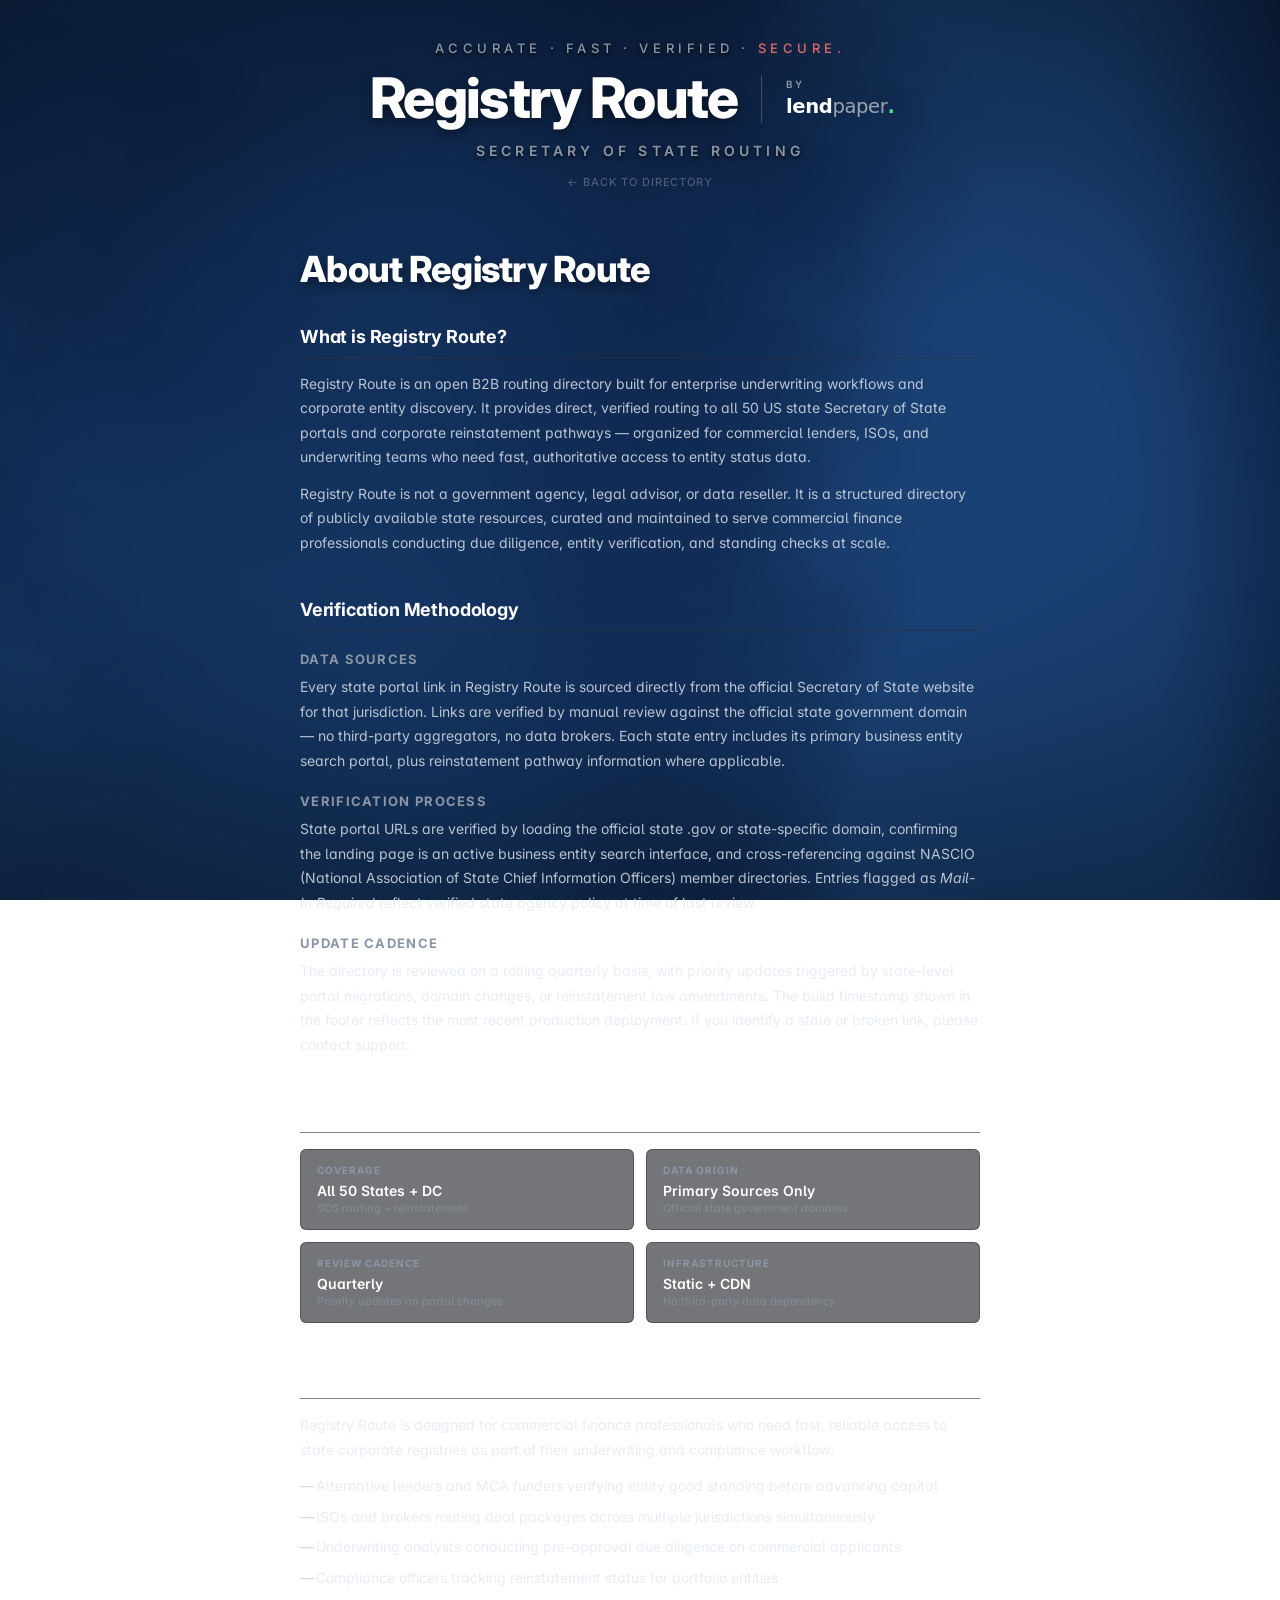
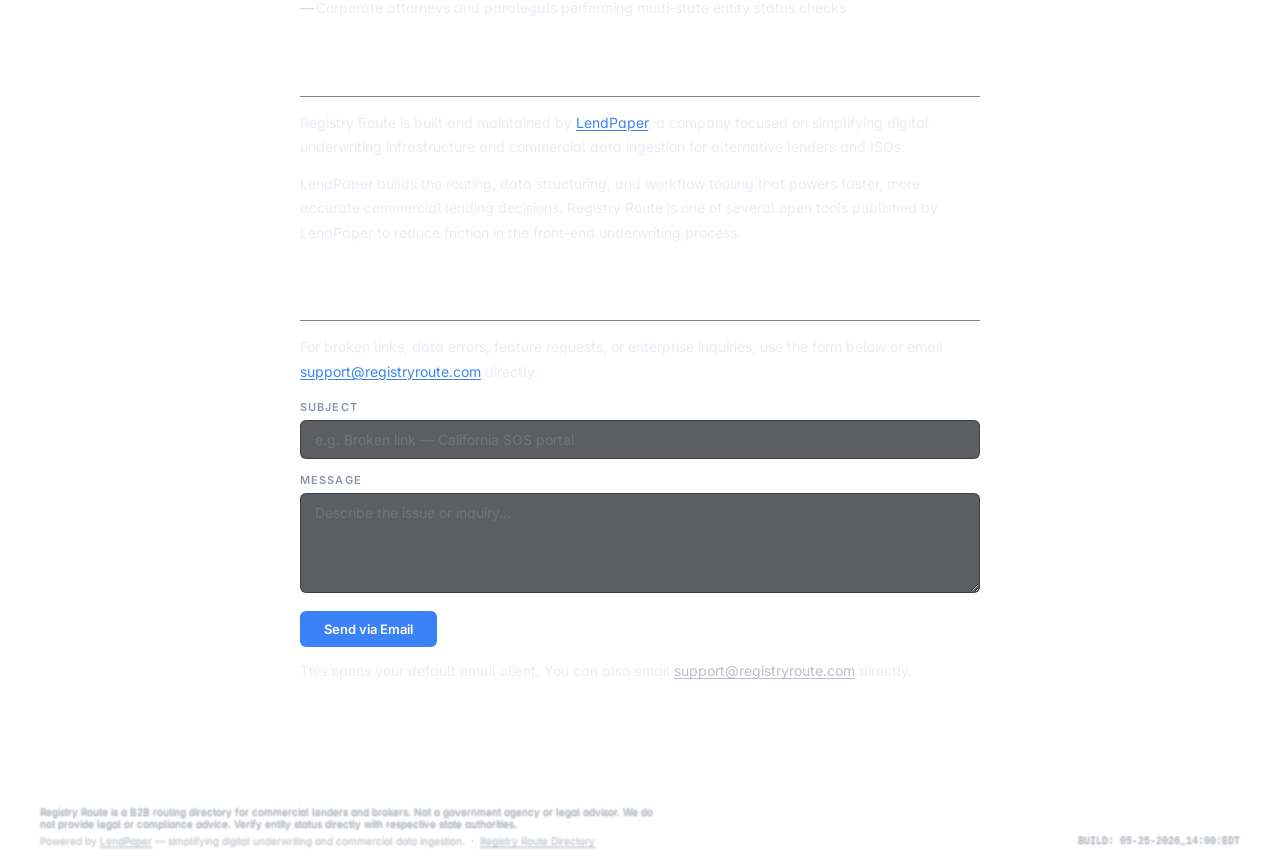
==== about.html @ 07d78824 "feat: UX fixes, /about page, Netlify semantic URL routing UX/SEO fixes (handoff May 25): - Fix 1: pa" ====
<!DOCTYPE html>
<html lang="en">
<head>
<script async src="https://www.googletagmanager.com/gtag/js?id=G-T15G3SS8HL"></script>
<script>
  window.dataLayer = window.dataLayer || [];
  function gtag(){dataLayer.push(arguments);}
  gtag('js', new Date());
  gtag('config', 'G-T15G3SS8HL');
</script>

<meta charset="UTF-8">
<meta name="viewport" content="width=device-width, initial-scale=1.0">

<title>About Registry Route | Open B2B SOS Routing Directory</title>
<meta name="description" content="Registry Route is an open B2B routing directory for enterprise underwriting and corporate discovery — powered by LendPaper. Learn about our methodology, data accuracy, and infrastructure.">
<meta name="keywords" content="about Registry Route, SOS routing directory, Secretary of State data, B2B corporate directory, alternative lending tools, LendPaper">

<meta property="og:type" content="website">
<meta property="og:url" content="https://registryroute.com/about">
<meta property="og:title" content="About Registry Route | Open B2B SOS Routing Directory">
<meta property="og:description" content="An open B2B routing directory for enterprise underwriting and corporate discovery. Accurate. Verified. Powered by LendPaper.">
<meta property="og:image" content="https://registryroute.com/og-image.png">

<meta name="twitter:card" content="summary_large_image">
<meta name="twitter:url" content="https://registryroute.com/about">
<meta name="twitter:title" content="About Registry Route">
<meta name="twitter:description" content="Open B2B routing directory for enterprise underwriting — powered by LendPaper.">
<meta name="twitter:image" content="https://registryroute.com/twitter-card.png">

<script type="application/ld+json">
{
  "@context": "https://schema.org",
  "@type": "AboutPage",
  "url": "https://registryroute.com/about",
  "name": "About Registry Route",
  "description": "Registry Route is an open B2B routing directory for enterprise underwriting, corporate discovery, and Secretary of State routing across all 50 US states.",
  "inLanguage": "en-US",
  "isPartOf": {
    "@type": "WebSite",
    "name": "Registry Route",
    "url": "https://registryroute.com"
  },
  "publisher": {
    "@type": "Organization",
    "name": "LendPaper",
    "url": "https://lendpaper.com",
    "description": "LendPaper builds digital underwriting infrastructure for alternative lenders and ISOs."
  },
  "mainEntity": {
    "@type": "Organization",
    "name": "Registry Route",
    "url": "https://registryroute.com",
    "parentOrganization": {
      "@type": "Organization",
      "name": "LendPaper",
      "url": "https://lendpaper.com"
    },
    "contactPoint": {
      "@type": "ContactPoint",
      "contactType": "technical support",
      "email": "support@registryroute.com"
    }
  }
}
</script>

<link rel="icon" type="image/x-icon" href="favicon.ico?v=20260511_2145">
<link rel="apple-touch-icon" href="favicon-apple-touch.png?v=20260511_2145">
<link rel="canonical" href="https://registryroute.com/about">

<link rel="preconnect" href="https://fonts.googleapis.com">
<link rel="preconnect" href="https://fonts.gstatic.com" crossorigin>
<link href="https://fonts.googleapis.com/css2?family=Inter:wght@400;500;600;700;800&display=swap" rel="stylesheet">

<style>
*,*::before,*::after { box-sizing:border-box; margin:0; padding:0; }
:root {
  --bg: #0f1115;
  --surf: rgba(24, 26, 31, 0.85);
  --highlight: #3b82f6;
  --sos-hover: #f87171;
  --text: #e2e8f0;
  --muted: #8b96a5;
  --border: rgba(46, 51, 61, 0.5);
  font-feature-settings: "cv05", "cv11", "ss01";
}
html {
  background: #020408;
}
html, body {
  min-height: 100%;
  color: var(--text);
  font-family: 'Inter', sans-serif;
  overflow-x: hidden;
  display: flex;
  flex-direction: column;
  background: transparent !important;
}
body {
  overflow-y: auto;
}

#c {
  position: fixed;
  top: 0; left: 0;
  width: 100vw; height: 100vh;
  z-index: -10;
  display: block;
  background: #020408;
}

/* HEADER */
header {
  width: 100%;
  padding: 40px 40px 20px 40px;
  display: flex;
  flex-direction: column;
  align-items: center;
  text-align: center;
  flex-shrink: 0;
  z-index: 10;
}
.brand-block { display: flex; flex-direction: column; align-items: center; }
.brand-title-wrapper {
  display: flex;
  align-items: center;
  justify-content: center;
  gap: 24px;
  margin-bottom: 8px;
}
.brand-divider {
  width: 1px; height: 48px;
  background-color: rgba(255,255,255,0.2);
}
.brand-cobrand {
  display: flex; flex-direction: column;
  align-items: flex-start; justify-content: center;
}
.cobrand-by {
  font-size: 10px; font-weight: 600;
  color: #8b96a5; letter-spacing: 0.15em;
  margin-bottom: 4px; line-height: 1;
}
.lendpaper-logo { height: 26px; width: auto; display: block; }
.brand-title {
  font-size: 56px; font-weight: 800; color: #ffffff;
  letter-spacing: -0.03em; line-height: 1.1;
  text-shadow: 0 4px 12px rgba(0,0,0,0.5);
}
.brand-subtitle {
  font-size: 13px; font-weight: 500;
  letter-spacing: 0.35em; color: #8b96a5;
  text-transform: uppercase; margin-bottom: 12px;
  text-shadow: 0 2px 4px rgba(0,0,0,0.8);
}
.brand-subtitle .highlight-secure {
  color: #db6b6b;
  text-shadow: 0 0 8px rgba(219,107,107,0.2);
}
.brand-tagline {
  font-size: 14px; font-weight: 600;
  letter-spacing: 0.3em; color: #8b96a5;
  margin-top: 4px; text-transform: uppercase;
  text-shadow: 0 2px 4px rgba(0,0,0,0.8);
}
.header-back-link {
  margin-top: 16px;
  font-size: 11px;
  font-weight: 500;
  color: rgba(139,150,165,0.5);
  text-decoration: none;
  letter-spacing: 0.08em;
  text-transform: uppercase;
  transition: color 0.2s;
}
.header-back-link:hover { color: rgba(139,150,165,0.85); }

/* MAIN CONTENT */
main.about-main {
  flex: 1;
  width: 100%;
  max-width: 760px;
  margin: 0 auto;
  padding: 40px 40px 60px 40px;
  z-index: 10;
}

article.about-article {
  width: 100%;
}

.about-h1 {
  font-size: 36px;
  font-weight: 800;
  color: #ffffff;
  letter-spacing: -0.02em;
  line-height: 1.15;
  margin-bottom: 36px;
  text-shadow: 0 4px 12px rgba(0,0,0,0.5);
}

section.about-section {
  margin-bottom: 44px;
}

.about-section h2 {
  font-size: 18px;
  font-weight: 700;
  color: #ffffff;
  letter-spacing: -0.01em;
  margin-bottom: 14px;
  padding-bottom: 10px;
  border-bottom: 1px solid rgba(46,51,61,0.6);
}

.about-section h3 {
  font-size: 13px;
  font-weight: 700;
  color: var(--muted);
  text-transform: uppercase;
  letter-spacing: 0.1em;
  margin-top: 20px;
  margin-bottom: 8px;
}

.about-section p {
  font-size: 14px;
  line-height: 1.75;
  color: rgba(226,232,240,0.8);
  margin-bottom: 12px;
}

.about-section a {
  color: var(--highlight);
  text-decoration: underline;
  text-underline-offset: 2px;
  transition: opacity 0.15s;
}
.about-section a:hover { opacity: 0.75; }

.about-section ul {
  list-style: none;
  margin: 12px 0;
}
.about-section ul li {
  font-size: 14px;
  line-height: 1.75;
  color: rgba(226,232,240,0.8);
  padding-left: 16px;
  position: relative;
  margin-bottom: 6px;
}
.about-section ul li::before {
  content: "—";
  position: absolute;
  left: 0;
  color: rgba(139,150,165,0.4);
}

.spec-grid {
  display: grid;
  grid-template-columns: 1fr 1fr;
  gap: 12px;
  margin-top: 16px;
}
.spec-item {
  background: rgba(24,26,31,0.6);
  border: 1px solid rgba(46,51,61,0.5);
  border-radius: 6px;
  padding: 14px 16px;
  backdrop-filter: blur(8px);
}
.spec-label {
  font-size: 10px;
  font-weight: 700;
  color: var(--muted);
  text-transform: uppercase;
  letter-spacing: 0.1em;
  margin-bottom: 6px;
}
.spec-value {
  font-size: 14px;
  font-weight: 600;
  color: #fff;
}
.spec-sub {
  font-size: 11px;
  color: rgba(139,150,165,0.7);
  margin-top: 2px;
}

/* CONTACT FORM */
.contact-form {
  margin-top: 16px;
}
.form-group {
  margin-bottom: 14px;
}
.form-label {
  display: block;
  font-size: 11px;
  font-weight: 600;
  color: var(--muted);
  text-transform: uppercase;
  letter-spacing: 0.1em;
  margin-bottom: 6px;
}
.form-input,
.form-textarea {
  width: 100%;
  background: rgba(24,26,31,0.7);
  border: 1px solid rgba(46,51,61,0.7);
  border-radius: 6px;
  padding: 10px 14px;
  font-size: 14px;
  color: #fff;
  font-family: 'Inter', sans-serif;
  outline: none;
  transition: border-color 0.2s;
  backdrop-filter: blur(8px);
}
.form-input:focus,
.form-textarea:focus { border-color: var(--highlight); }
.form-textarea { resize: vertical; min-height: 100px; }
.form-submit {
  display: inline-block;
  padding: 10px 24px;
  background: var(--highlight);
  color: #fff;
  font-size: 13px;
  font-weight: 600;
  font-family: 'Inter', sans-serif;
  border: none;
  border-radius: 6px;
  cursor: pointer;
  transition: background 0.15s;
}
.form-submit:hover { background: #2563eb; }
.form-alt {
  margin-top: 12px;
  font-size: 12px;
  color: rgba(139,150,165,0.6);
}
.form-alt a {
  color: rgba(139,150,165,0.6);
  text-underline-offset: 2px;
}

/* FOOTER */
footer {
  width: 100%;
  padding: 16px 40px;
  display: flex; justify-content: space-between;
  align-items: flex-end; flex-shrink: 0;
  font-size: 10px; color: #cbd5e1;
  z-index: 10;
  border-top: 1px solid rgba(255,255,255,0.04);
}
.footer-right { font-family: monospace; text-shadow: 0 1px 2px rgba(0,0,0,0.5); }
.footer-left { text-shadow: 0 1px 2px rgba(0,0,0,0.5); }

/* MOBILE */
@media (max-width: 600px) {
  header { padding: 20px; }
  .brand-title { font-size: 36px; }
  .brand-subtitle { font-size: 10px; letter-spacing: 0.2em; }
  .brand-tagline { font-size: 11px; }
  .brand-title-wrapper { flex-direction: column; gap: 12px; }
  .brand-divider { width: 48px; height: 1px; }
  .brand-cobrand { align-items: center; }
  .lendpaper-logo { height: 20px; }
  main.about-main { padding: 24px 20px 48px 20px; }
  .about-h1 { font-size: 26px; }
  .spec-grid { grid-template-columns: 1fr; }
  footer { padding: 20px; flex-direction: column; gap: 10px; align-items: center; text-align: center; }
}
</style>
</head>
<body>

<canvas id="c"></canvas>

<header>
  <div class="brand-block">
    <div class="brand-subtitle">ACCURATE &middot; FAST &middot; VERIFIED &middot; <span class="highlight-secure">SECURE.</span></div>
    <div class="brand-title-wrapper">
      <a href="/" style="text-decoration:none;"><h1 class="brand-title">Registry Route</h1></a>
      <div class="brand-divider"></div>
      <div class="brand-cobrand">
        <span class="cobrand-by">BY</span>
        <a href="https://lendpaper.com" target="_blank" rel="noopener noreferrer">
          <img src="logo-wordmark-dark.svg" alt="LendPaper" class="lendpaper-logo">
        </a>
      </div>
    </div>
    <h2 class="brand-tagline">Secretary of State Routing</h2>
    <a href="/" class="header-back-link">&#8592; Back to Directory</a>
  </div>
</header>

<main class="about-main">
  <article class="about-article" itemscope itemtype="https://schema.org/AboutPage">

    <h1 class="about-h1" itemprop="name">About Registry Route</h1>

    <section class="about-section">
      <h2>What is Registry Route?</h2>
      <p itemprop="description">Registry Route is an open B2B routing directory built for enterprise underwriting workflows and corporate entity discovery. It provides direct, verified routing to all 50 US state Secretary of State portals and corporate reinstatement pathways — organized for commercial lenders, ISOs, and underwriting teams who need fast, authoritative access to entity status data.</p>
      <p>Registry Route is not a government agency, legal advisor, or data reseller. It is a structured directory of publicly available state resources, curated and maintained to serve commercial finance professionals conducting due diligence, entity verification, and standing checks at scale.</p>
    </section>

    <section class="about-section">
      <h2>Verification Methodology</h2>
      <h3>Data Sources</h3>
      <p>Every state portal link in Registry Route is sourced directly from the official Secretary of State website for that jurisdiction. Links are verified by manual review against the official state government domain — no third-party aggregators, no data brokers. Each state entry includes its primary business entity search portal, plus reinstatement pathway information where applicable.</p>
      <h3>Verification Process</h3>
      <p>State portal URLs are verified by loading the official state .gov or state-specific domain, confirming the landing page is an active business entity search interface, and cross-referencing against NASCIO (National Association of State Chief Information Officers) member directories. Entries flagged as <em>Mail-In Required</em> reflect verified state agency policy at time of last review.</p>
      <h3>Update Cadence</h3>
      <p>The directory is reviewed on a rolling quarterly basis, with priority updates triggered by state-level portal migrations, domain changes, or reinstatement law amendments. The build timestamp shown in the footer reflects the most recent production deployment. If you identify a stale or broken link, please contact support.</p>
    </section>

    <section class="about-section">
      <h2>Infrastructure &amp; Accuracy</h2>
      <div class="spec-grid">
        <div class="spec-item">
          <div class="spec-label">Coverage</div>
          <div class="spec-value">All 50 States + DC</div>
          <div class="spec-sub">SOS routing + reinstatement</div>
        </div>
        <div class="spec-item">
          <div class="spec-label">Data Origin</div>
          <div class="spec-value">Primary Sources Only</div>
          <div class="spec-sub">Official state government domains</div>
        </div>
        <div class="spec-item">
          <div class="spec-label">Review Cadence</div>
          <div class="spec-value">Quarterly</div>
          <div class="spec-sub">Priority updates on portal changes</div>
        </div>
        <div class="spec-item">
          <div class="spec-label">Infrastructure</div>
          <div class="spec-value">Static + CDN</div>
          <div class="spec-sub">No third-party data dependency</div>
        </div>
      </div>
    </section>

    <section class="about-section">
      <h2>Who Uses Registry Route?</h2>
      <p>Registry Route is designed for commercial finance professionals who need fast, reliable access to state corporate registries as part of their underwriting and compliance workflow:</p>
      <ul>
        <li>Alternative lenders and MCA funders verifying entity good standing before advancing capital</li>
        <li>ISOs and brokers routing deal packages across multiple jurisdictions simultaneously</li>
        <li>Underwriting analysts conducting pre-approval due diligence on commercial applicants</li>
        <li>Compliance officers tracking reinstatement status for portfolio entities</li>
        <li>Corporate attorneys and paralegals performing multi-state entity status checks</li>
      </ul>
    </section>

    <section class="about-section">
      <h2>Powered by LendPaper</h2>
      <p>Registry Route is built and maintained by <a href="https://lendpaper.com" target="_blank" rel="noopener">LendPaper</a>, a company focused on simplifying digital underwriting infrastructure and commercial data ingestion for alternative lenders and ISOs.</p>
      <p>LendPaper builds the routing, data structuring, and workflow tooling that powers faster, more accurate commercial lending decisions. Registry Route is one of several open tools published by LendPaper to reduce friction in the front-end underwriting process.</p>
    </section>

    <section class="about-section">
      <h2>Technical Support</h2>
      <p>For broken links, data errors, feature requests, or enterprise inquiries, use the form below or email <a href="mailto:support@registryroute.com">support@registryroute.com</a> directly.</p>
      <form class="contact-form" action="mailto:support@registryroute.com" method="GET" enctype="text/plain">
        <div class="form-group">
          <label class="form-label" for="contact-subject">Subject</label>
          <input class="form-input" type="text" id="contact-subject" name="subject" placeholder="e.g. Broken link — California SOS portal">
        </div>
        <div class="form-group">
          <label class="form-label" for="contact-body">Message</label>
          <textarea class="form-textarea" id="contact-body" name="body" placeholder="Describe the issue or inquiry..."></textarea>
        </div>
        <button class="form-submit" type="submit">Send via Email</button>
        <p class="form-alt">This opens your default email client. You can also email <a href="mailto:support@registryroute.com">support@registryroute.com</a> directly.</p>
      </form>
    </section>

  </article>
</main>

<footer>
  <div class="footer-left" style="max-width:620px;">
    Registry Route is a B2B routing directory for commercial lenders and brokers. Not a government agency or legal advisor. We do not provide legal or compliance advice. Verify entity status directly with respective state authorities.
    <p style="margin-top:5px;opacity:0.65;">Powered by <a href="https://lendpaper.com" target="_blank" rel="noopener" style="color:inherit;text-decoration:underline;text-underline-offset:2px;">LendPaper</a> &mdash; simplifying digital underwriting and commercial data ingestion. &nbsp;&middot;&nbsp; <a href="/" style="color:inherit;text-decoration:underline;text-underline-offset:2px;">Registry Route Directory</a></p>
  </div>
  <div class="footer-right">BUILD: 05-25-2026_14:00:EDT</div>
</footer>

<script>
(function(){
  const canvas = document.getElementById('c');
  const gl = canvas.getContext('webgl') || canvas.getContext('experimental-webgl');
  if(!gl){ canvas.style.background='#0a1628'; return; }

  const vs = `attribute vec2 a; void main(){ gl_Position = vec4(a, 0., 1.); }`;
  const fs = `
precision highp float;
uniform vec2 u_res; uniform float u_time; uniform vec2 u_mouse; uniform float u_hover;
float hash(vec2 p){ p=fract(p*vec2(234.34,435.345)); p+=dot(p,p+34.23); return fract(p.x*p.y); }
float noise(vec2 p){ vec2 i=floor(p); vec2 f=fract(p); vec2 u=f*f*(3.-2.*f); return mix(mix(hash(i),hash(i+vec2(1.,0.)),u.x),mix(hash(i+vec2(0.,1.)),hash(i+vec2(1.,1.)),u.x),u.y); }
float fbm(vec2 p){ float v=0.; float amp=0.5; float freq=1.; for(int i=0;i<6;i++){ v+=amp*noise(p*freq); amp*=0.5; freq*=2.1; p+=vec2(0.3,0.17); } return v; }
void main(){
  vec2 uv=gl_FragCoord.xy/u_res; uv.y=1.-uv.y;
  vec2 aspect=vec2(u_res.x/u_res.y,1.); vec2 st=uv*aspect;
  float t=u_time*0.22; float t2=u_time*0.13;
  vec2 q=vec2(fbm(st+vec2(0.,t)),fbm(st+vec2(1.7,t2)));
  vec2 r=vec2(fbm(st+1.4*q+vec2(1.7,9.2)+0.16*t),fbm(st+1.4*q+vec2(8.3,2.8)+0.126*t2));
  float f=fbm(st+r);
  float wave1=sin(st.x*6.0+f*2.5+t*1.8)*0.5+0.5;
  float wave2=sin(st.x*4.2-f*1.8+t*1.2+1.2)*0.5+0.5;
  float wave3=sin(st.x*9.1+f*3.2-t*2.1+2.4)*0.5+0.5;
  float depth=uv.y; float shifted=wave1*0.2+wave2*0.12+wave3*0.08+f*0.3+depth*0.1;
  vec3 deep=vec3(0.02,0.05,0.13); vec3 mid=vec3(0.04,0.12,0.26); vec3 surface=vec3(0.08,0.22,0.42);
  vec3 col=deep;
  col=mix(col,mid,smoothstep(0.0,0.35,shifted));
  col=mix(col,surface,smoothstep(0.25,0.55,shifted));
  float vignette=1.-smoothstep(0.3,1.0,length((uv-0.5)*vec2(1.0,1.6)));
  col*=0.6+0.4*vignette; col=pow(col,vec3(0.9));
  gl_FragColor=vec4(col,1.);
}`;

  function compile(type,src){ const s=gl.createShader(type); gl.shaderSource(s,src); gl.compileShader(s); return s; }
  const prog=gl.createProgram();
  gl.attachShader(prog,compile(gl.VERTEX_SHADER,vs));
  gl.attachShader(prog,compile(gl.FRAGMENT_SHADER,fs));
  gl.linkProgram(prog); gl.useProgram(prog);
  const buf=gl.createBuffer(); gl.bindBuffer(gl.ARRAY_BUFFER,buf);
  gl.bufferData(gl.ARRAY_BUFFER,new Float32Array([-1,-1,1,-1,-1,1,1,1]),gl.STATIC_DRAW);
  const loc=gl.getAttribLocation(prog,'a');
  gl.enableVertexAttribArray(loc); gl.vertexAttribPointer(loc,2,gl.FLOAT,false,0,0);
  const uRes=gl.getUniformLocation(prog,'u_res');
  const uTime=gl.getUniformLocation(prog,'u_time');
  const uMouse=gl.getUniformLocation(prog,'u_mouse');
  const uHover=gl.getUniformLocation(prog,'u_hover');
  let lastTime=0;
  function resize(){ canvas.width=window.innerWidth*window.devicePixelRatio; canvas.height=window.innerHeight*window.devicePixelRatio; canvas.style.width=window.innerWidth+'px'; canvas.style.height=window.innerHeight+'px'; gl.viewport(0,0,canvas.width,canvas.height); }
  resize(); window.addEventListener('resize',resize);
  function frame(ts){
    lastTime=ts;
    gl.uniform2f(uRes,canvas.width,canvas.height);
    gl.uniform1f(uTime,ts*0.001);
    gl.uniform2f(uMouse,0.5,0.5);
    gl.uniform1f(uHover,0);
    gl.drawArrays(gl.TRIANGLE_STRIP,0,4);
    requestAnimationFrame(frame);
  }
  requestAnimationFrame(ts=>{ lastTime=ts; requestAnimationFrame(frame); });
})();
</script>

</body>
</html>
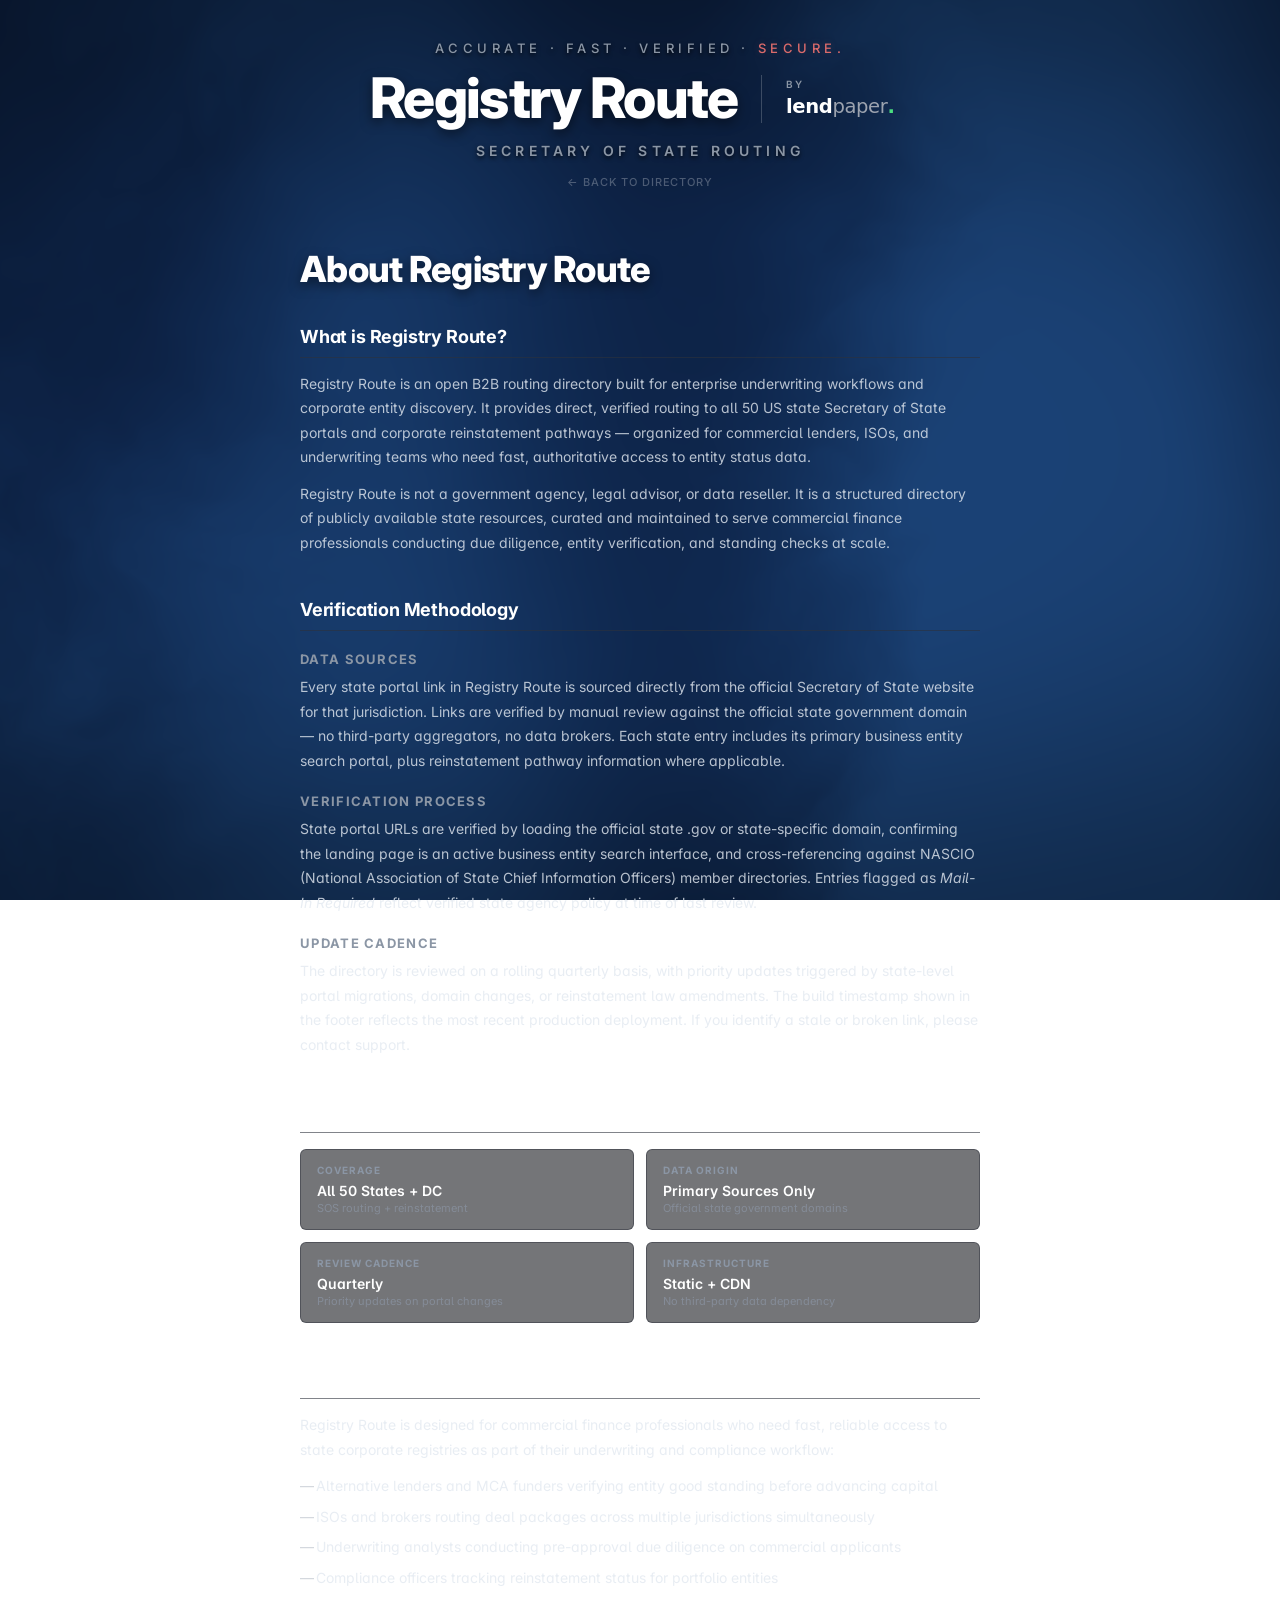
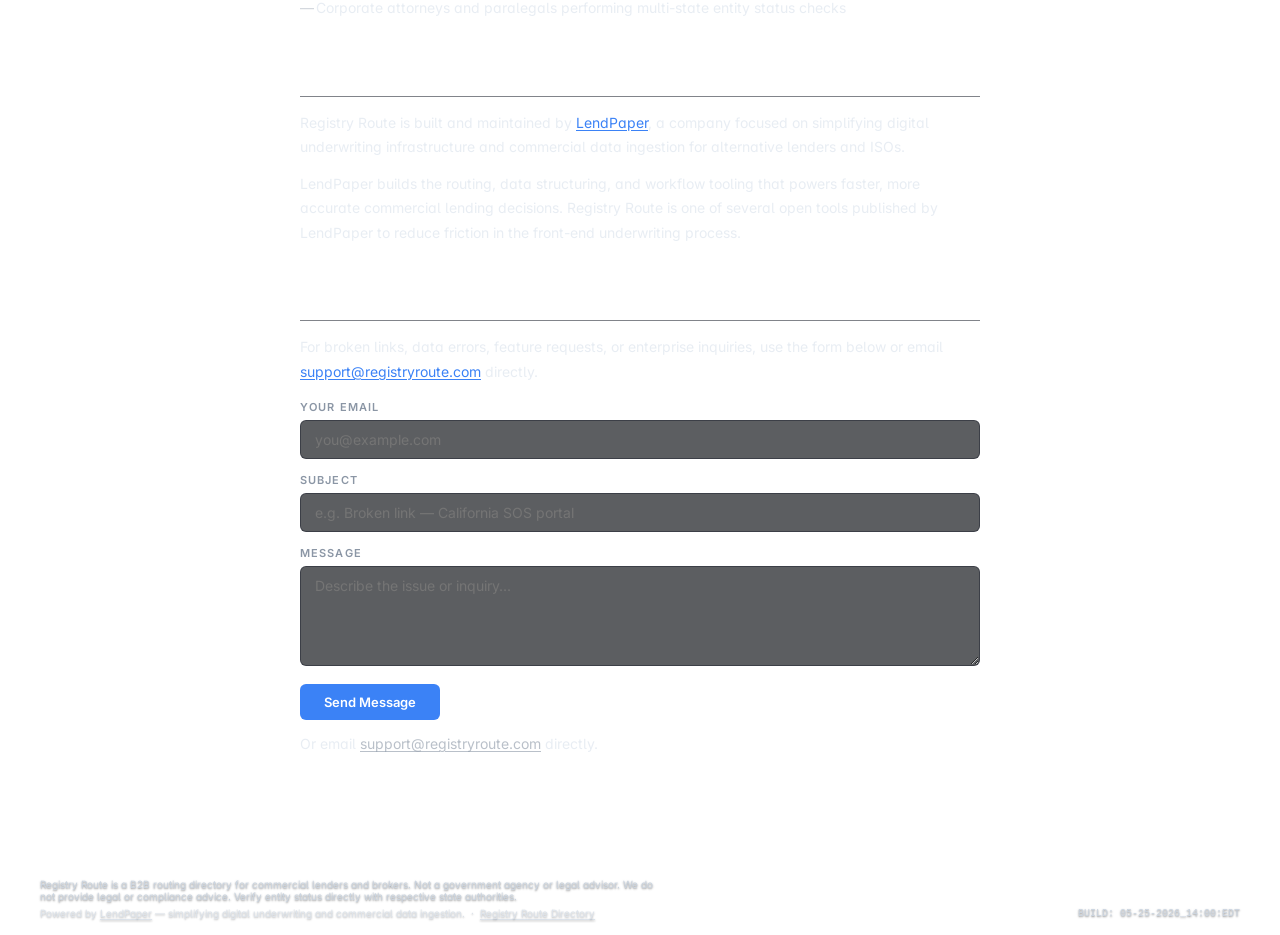
==== commit 9ea29c5f: "Fix contact form — replace mailto with Formspree POST Adds email field so replies are possible; remo" ====
--- a/about.html
+++ b/about.html
@@ -467,17 +467,22 @@
     <section class="about-section">
       <h2>Technical Support</h2>
       <p>For broken links, data errors, feature requests, or enterprise inquiries, use the form below or email <a href="mailto:support@registryroute.com">support@registryroute.com</a> directly.</p>
-      <form class="contact-form" action="mailto:support@registryroute.com" method="GET" enctype="text/plain">
+      <form class="contact-form" action="https://formspree.io/f/xbdbwlky" method="POST">
+        <input type="hidden" name="_subject" value="Registry Route Contact">
+        <div class="form-group">
+          <label class="form-label" for="contact-email">Your Email</label>
+          <input class="form-input" type="email" id="contact-email" name="email" placeholder="you@example.com" required>
+        </div>
         <div class="form-group">
           <label class="form-label" for="contact-subject">Subject</label>
           <input class="form-input" type="text" id="contact-subject" name="subject" placeholder="e.g. Broken link — California SOS portal">
         </div>
         <div class="form-group">
           <label class="form-label" for="contact-body">Message</label>
-          <textarea class="form-textarea" id="contact-body" name="body" placeholder="Describe the issue or inquiry..."></textarea>
-        </div>
-        <button class="form-submit" type="submit">Send via Email</button>
-        <p class="form-alt">This opens your default email client. You can also email <a href="mailto:support@registryroute.com">support@registryroute.com</a> directly.</p>
+          <textarea class="form-textarea" id="contact-body" name="message" placeholder="Describe the issue or inquiry..."></textarea>
+        </div>
+        <button class="form-submit" type="submit">Send Message</button>
+        <p class="form-alt">Or email <a href="mailto:support@registryroute.com">support@registryroute.com</a> directly.</p>
       </form>
     </section>
 
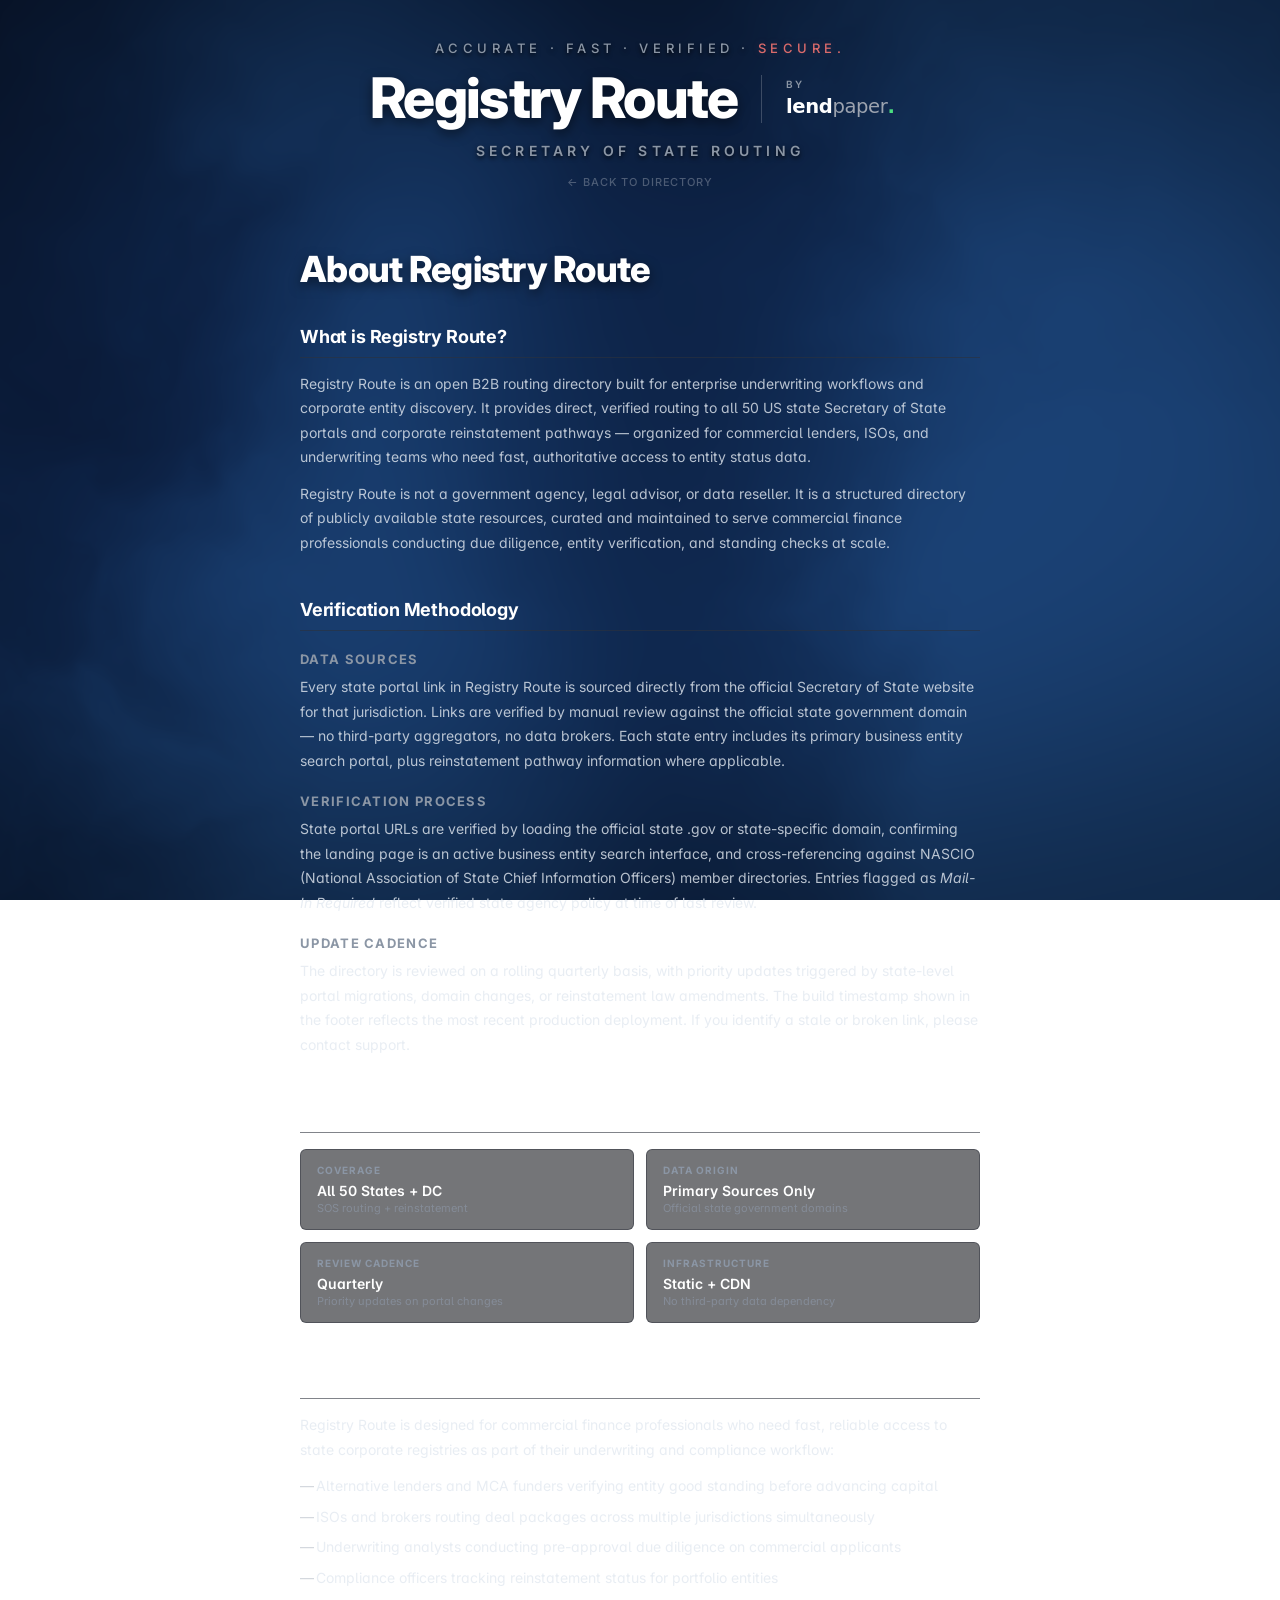
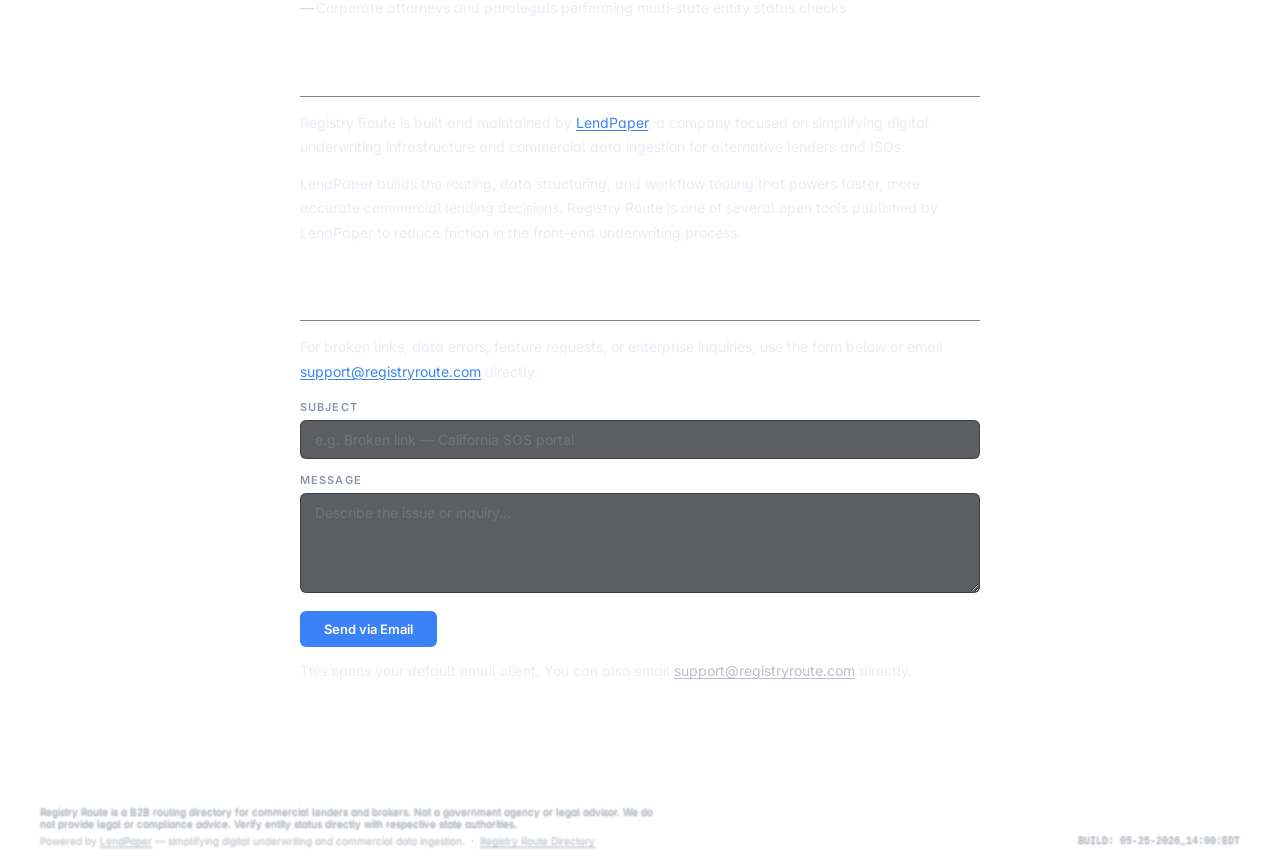
==== commit ebfd6efe: "Revert contact form — restore original mailto behavior Co-Authored-By: Claude Sonnet 4.6 <noreply@an" ====
--- a/about.html
+++ b/about.html
@@ -467,22 +467,17 @@
     <section class="about-section">
       <h2>Technical Support</h2>
       <p>For broken links, data errors, feature requests, or enterprise inquiries, use the form below or email <a href="mailto:support@registryroute.com">support@registryroute.com</a> directly.</p>
-      <form class="contact-form" action="https://formspree.io/f/xbdbwlky" method="POST">
-        <input type="hidden" name="_subject" value="Registry Route Contact">
-        <div class="form-group">
-          <label class="form-label" for="contact-email">Your Email</label>
-          <input class="form-input" type="email" id="contact-email" name="email" placeholder="you@example.com" required>
-        </div>
+      <form class="contact-form" action="mailto:support@registryroute.com" method="GET" enctype="text/plain">
         <div class="form-group">
           <label class="form-label" for="contact-subject">Subject</label>
           <input class="form-input" type="text" id="contact-subject" name="subject" placeholder="e.g. Broken link — California SOS portal">
         </div>
         <div class="form-group">
           <label class="form-label" for="contact-body">Message</label>
-          <textarea class="form-textarea" id="contact-body" name="message" placeholder="Describe the issue or inquiry..."></textarea>
+          <textarea class="form-textarea" id="contact-body" name="body" placeholder="Describe the issue or inquiry..."></textarea>
         </div>
-        <button class="form-submit" type="submit">Send Message</button>
-        <p class="form-alt">Or email <a href="mailto:support@registryroute.com">support@registryroute.com</a> directly.</p>
+        <button class="form-submit" type="submit">Send via Email</button>
+        <p class="form-alt">This opens your default email client. You can also email <a href="mailto:support@registryroute.com">support@registryroute.com</a> directly.</p>
       </form>
     </section>
 
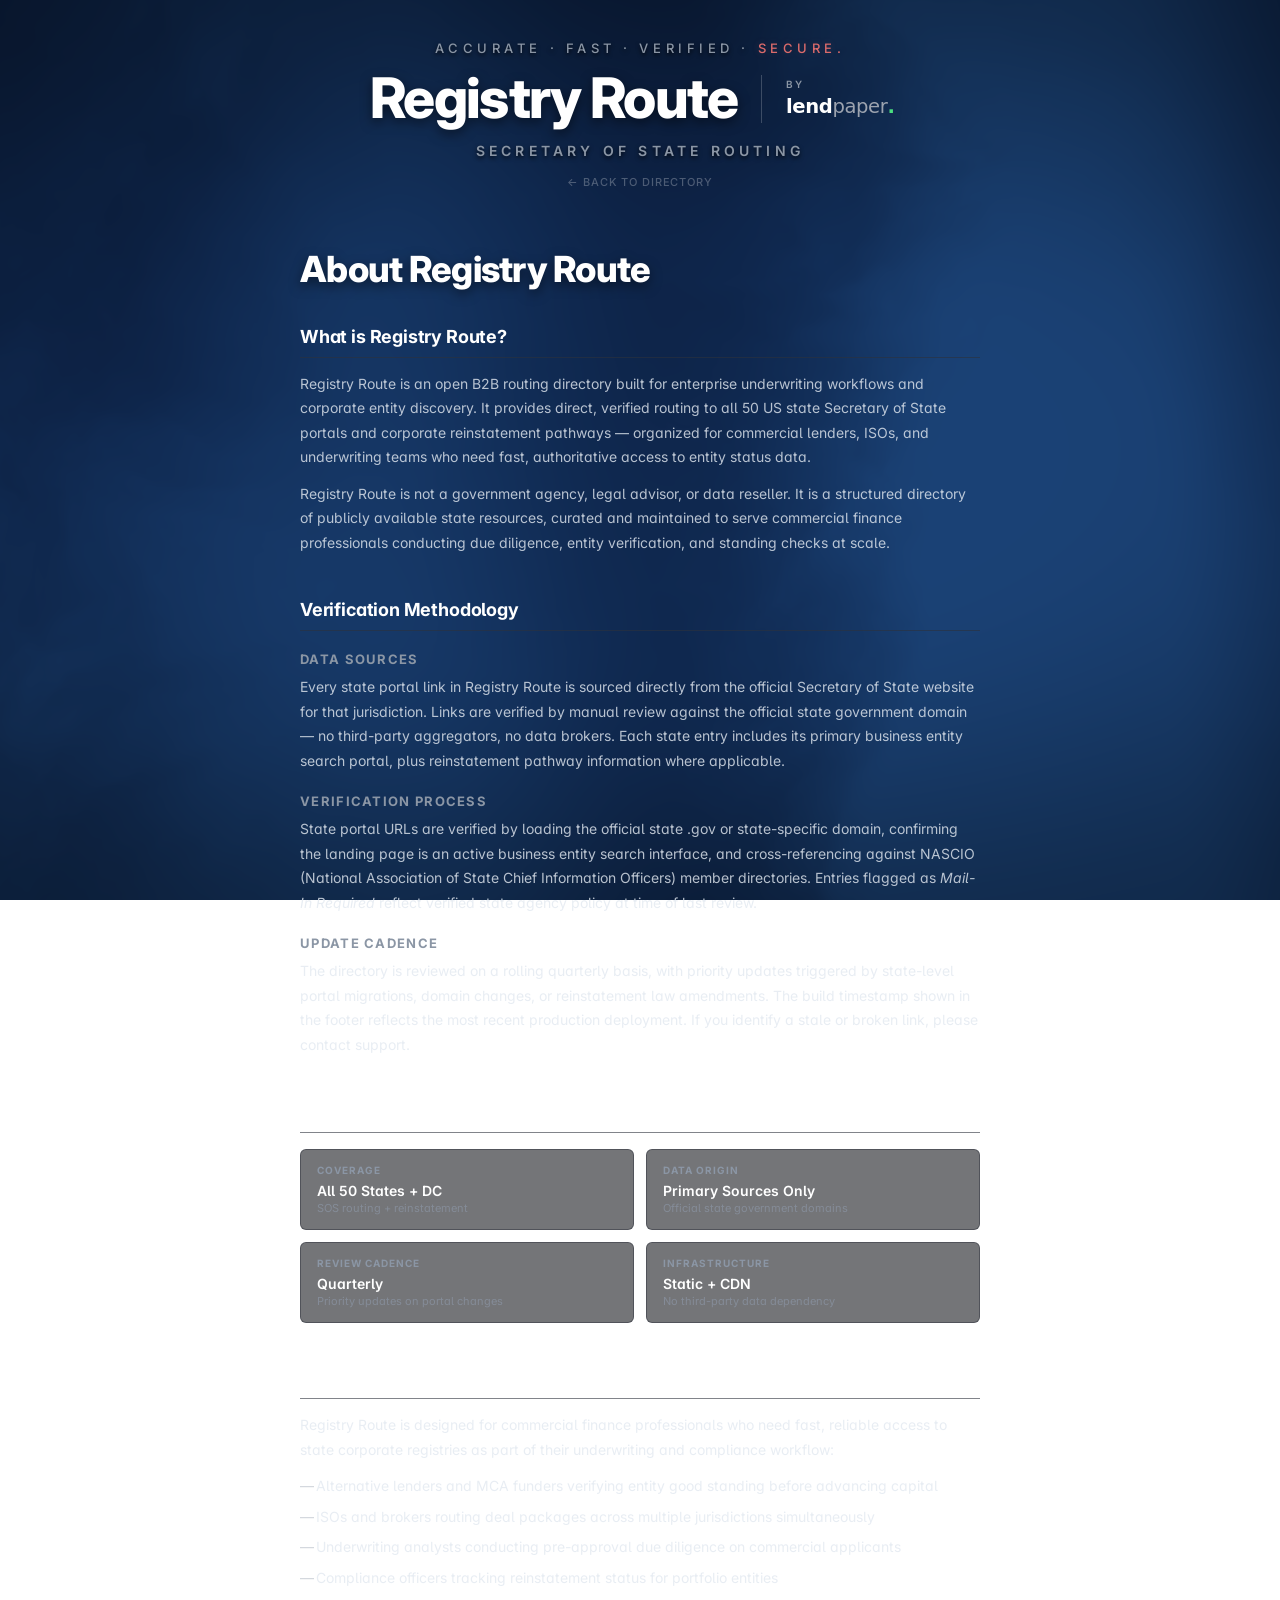
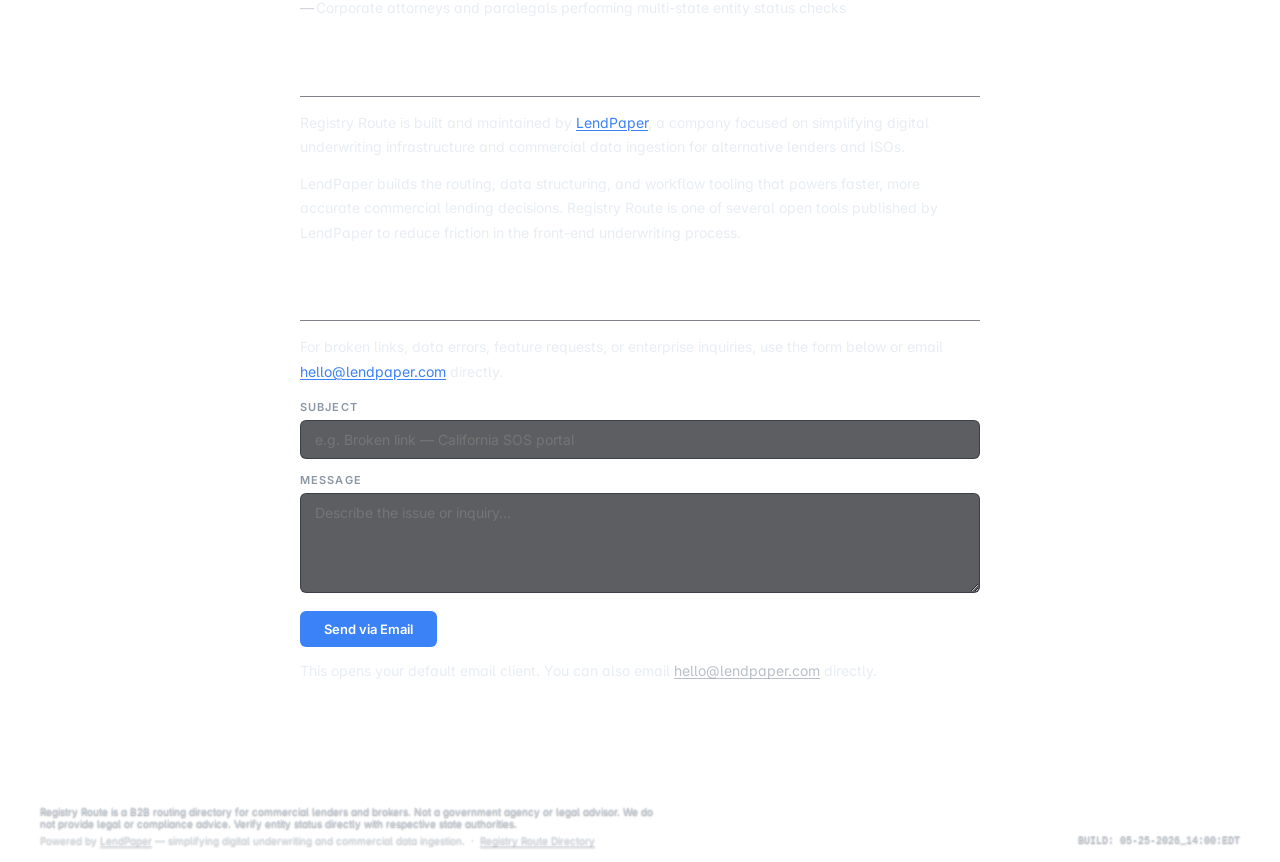
==== commit 996d9ada: "Replace support@registryroute.com with hello@lendpaper.com; add subject/body to mailto links" ====
--- a/about.html
+++ b/about.html
@@ -59,7 +59,7 @@
     "contactPoint": {
       "@type": "ContactPoint",
       "contactType": "technical support",
-      "email": "support@registryroute.com"
+      "email": "hello@lendpaper.com"
     }
   }
 }
@@ -466,8 +466,8 @@
 
     <section class="about-section">
       <h2>Technical Support</h2>
-      <p>For broken links, data errors, feature requests, or enterprise inquiries, use the form below or email <a href="mailto:support@registryroute.com">support@registryroute.com</a> directly.</p>
-      <form class="contact-form" action="mailto:support@registryroute.com" method="GET" enctype="text/plain">
+      <p>For broken links, data errors, feature requests, or enterprise inquiries, use the form below or email <a href="mailto:hello@lendpaper.com?subject=Registry%20Route%20%7C%20Services%20Question&body=Hi%20Team%2C%20%0A%0AReaching%20out%20regarding%20Registry%20Route%20because%20I%20have%20a%20question%20about%20your%20services.%20Can%20you%20please%20contact%20me%20when%20you%20have%20a%20moment%3F%0A%0AThank%20you%2C">hello@lendpaper.com</a> directly.</p>
+      <form class="contact-form" action="mailto:hello@lendpaper.com?subject=Registry%20Route%20%7C%20Services%20Question&body=Hi%20Team%2C%20%0A%0AReaching%20out%20regarding%20Registry%20Route%20because%20I%20have%20a%20question%20about%20your%20services.%20Can%20you%20please%20contact%20me%20when%20you%20have%20a%20moment%3F%0A%0AThank%20you%2C" method="GET" enctype="text/plain">
         <div class="form-group">
           <label class="form-label" for="contact-subject">Subject</label>
           <input class="form-input" type="text" id="contact-subject" name="subject" placeholder="e.g. Broken link — California SOS portal">
@@ -477,7 +477,7 @@
           <textarea class="form-textarea" id="contact-body" name="body" placeholder="Describe the issue or inquiry..."></textarea>
         </div>
         <button class="form-submit" type="submit">Send via Email</button>
-        <p class="form-alt">This opens your default email client. You can also email <a href="mailto:support@registryroute.com">support@registryroute.com</a> directly.</p>
+        <p class="form-alt">This opens your default email client. You can also email <a href="mailto:hello@lendpaper.com?subject=Registry%20Route%20%7C%20Services%20Question&body=Hi%20Team%2C%20%0A%0AReaching%20out%20regarding%20Registry%20Route%20because%20I%20have%20a%20question%20about%20your%20services.%20Can%20you%20please%20contact%20me%20when%20you%20have%20a%20moment%3F%0A%0AThank%20you%2C">hello@lendpaper.com</a> directly.</p>
       </form>
     </section>
 
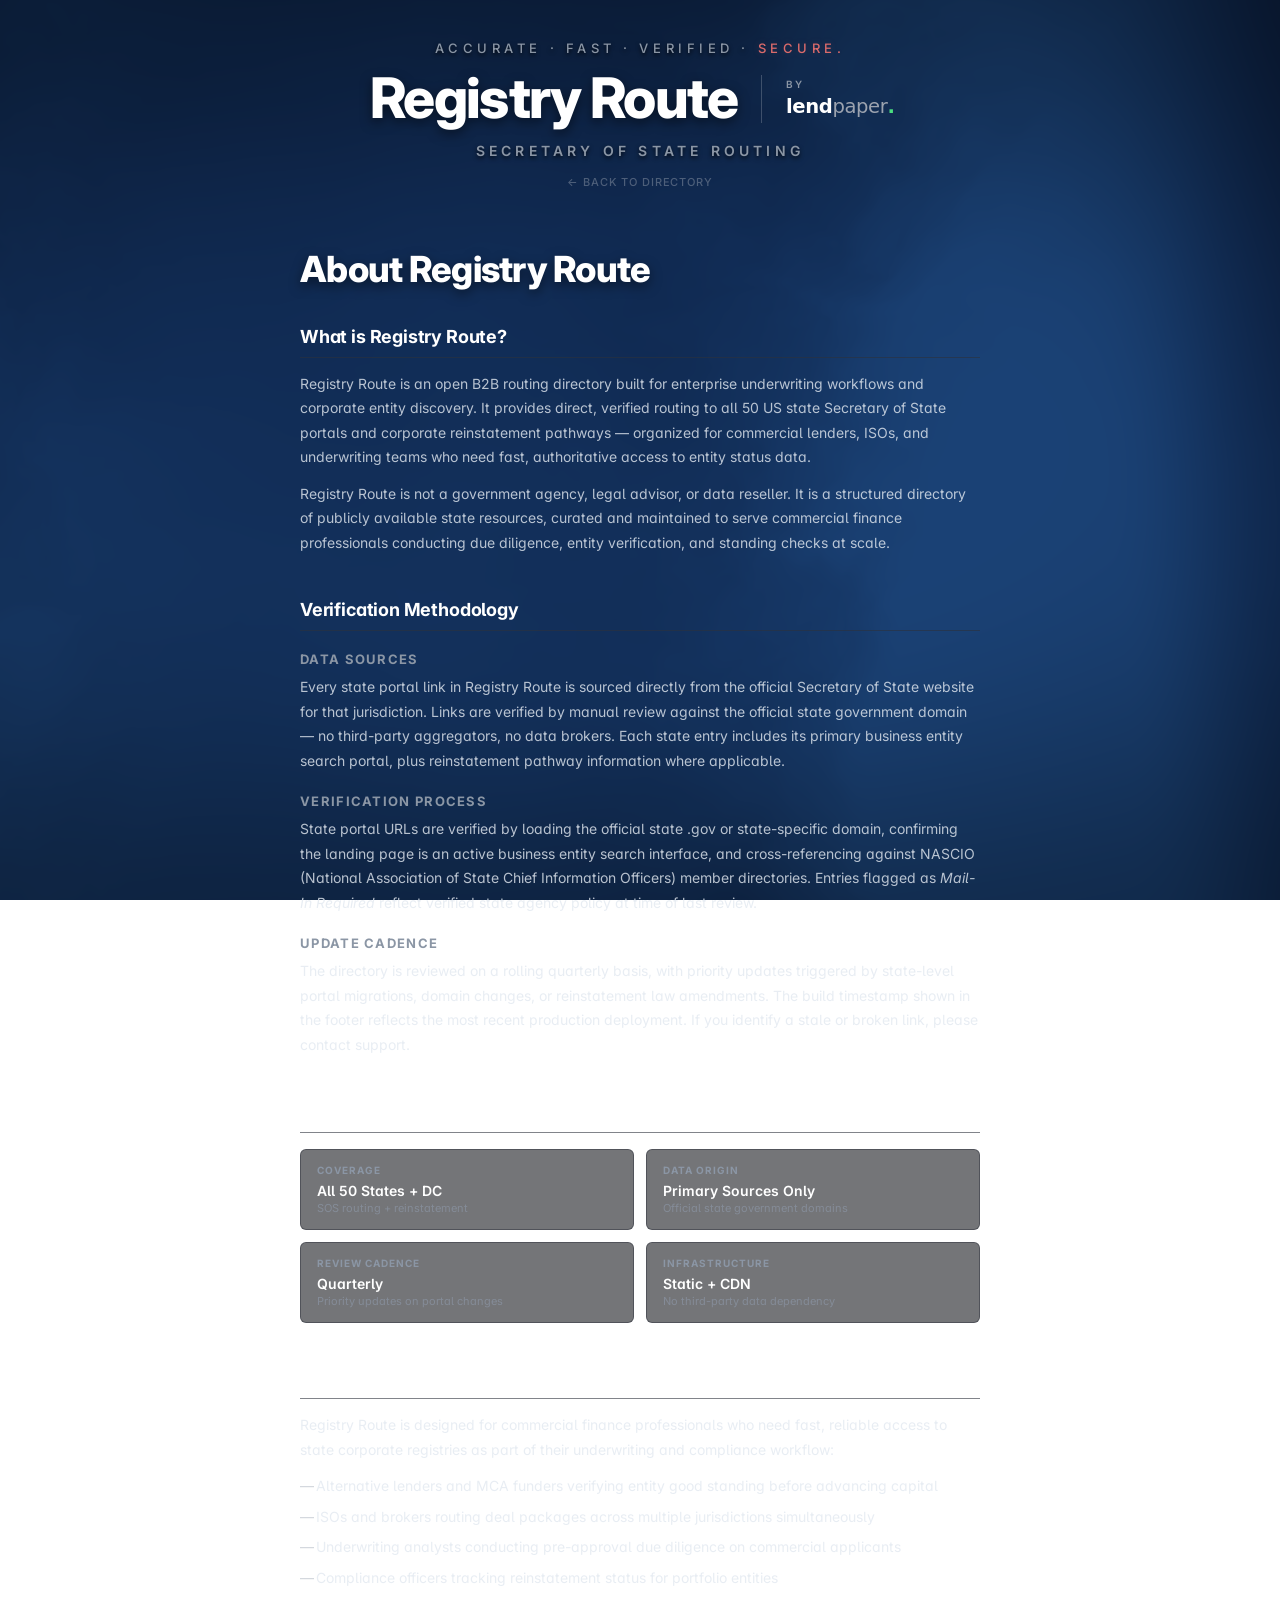
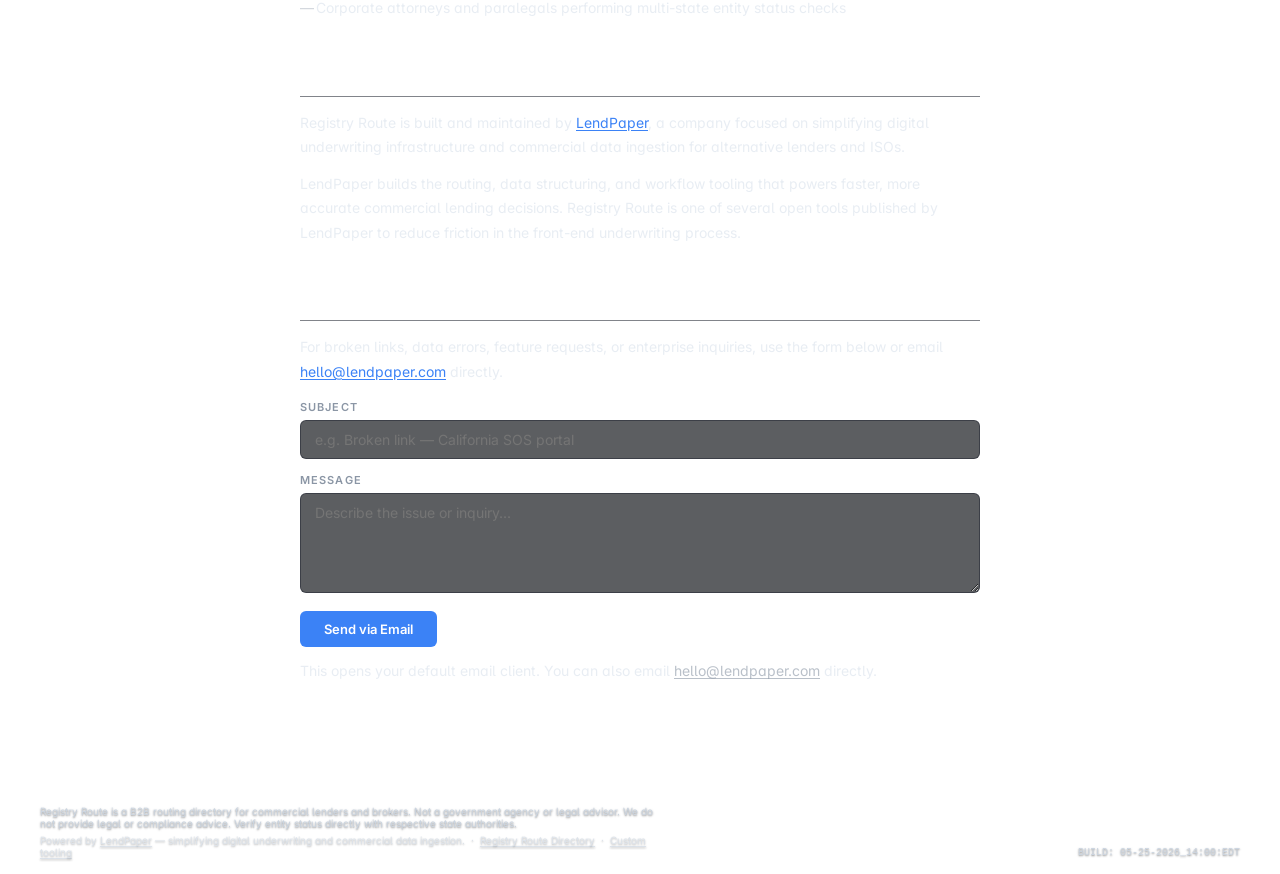
==== commit f65b8822: "LEN-2528: a custom tooling page in Registry Route colours, on Registry Route Steve's read on the Len" ====
--- a/about.html
+++ b/about.html
@@ -487,7 +487,7 @@
 <footer>
   <div class="footer-left" style="max-width:620px;">
     Registry Route is a B2B routing directory for commercial lenders and brokers. Not a government agency or legal advisor. We do not provide legal or compliance advice. Verify entity status directly with respective state authorities.
-    <p style="margin-top:5px;opacity:0.65;">Powered by <a href="https://lendpaper.com" target="_blank" rel="noopener" style="color:inherit;text-decoration:underline;text-underline-offset:2px;">LendPaper</a> &mdash; simplifying digital underwriting and commercial data ingestion. &nbsp;&middot;&nbsp; <a href="/" style="color:inherit;text-decoration:underline;text-underline-offset:2px;">Registry Route Directory</a></p>
+    <p style="margin-top:5px;opacity:0.65;">Powered by <a href="https://lendpaper.com" target="_blank" rel="noopener" style="color:inherit;text-decoration:underline;text-underline-offset:2px;">LendPaper</a> &mdash; simplifying digital underwriting and commercial data ingestion. &nbsp;&middot;&nbsp; <a href="/" style="color:inherit;text-decoration:underline;text-underline-offset:2px;">Registry Route Directory</a> &nbsp;&middot;&nbsp; <a href="/tooling" style="color:inherit;text-decoration:underline;text-underline-offset:2px;">Custom tooling</a></p>
   </div>
   <div class="footer-right">BUILD: 05-25-2026_14:00:EDT</div>
 </footer>
